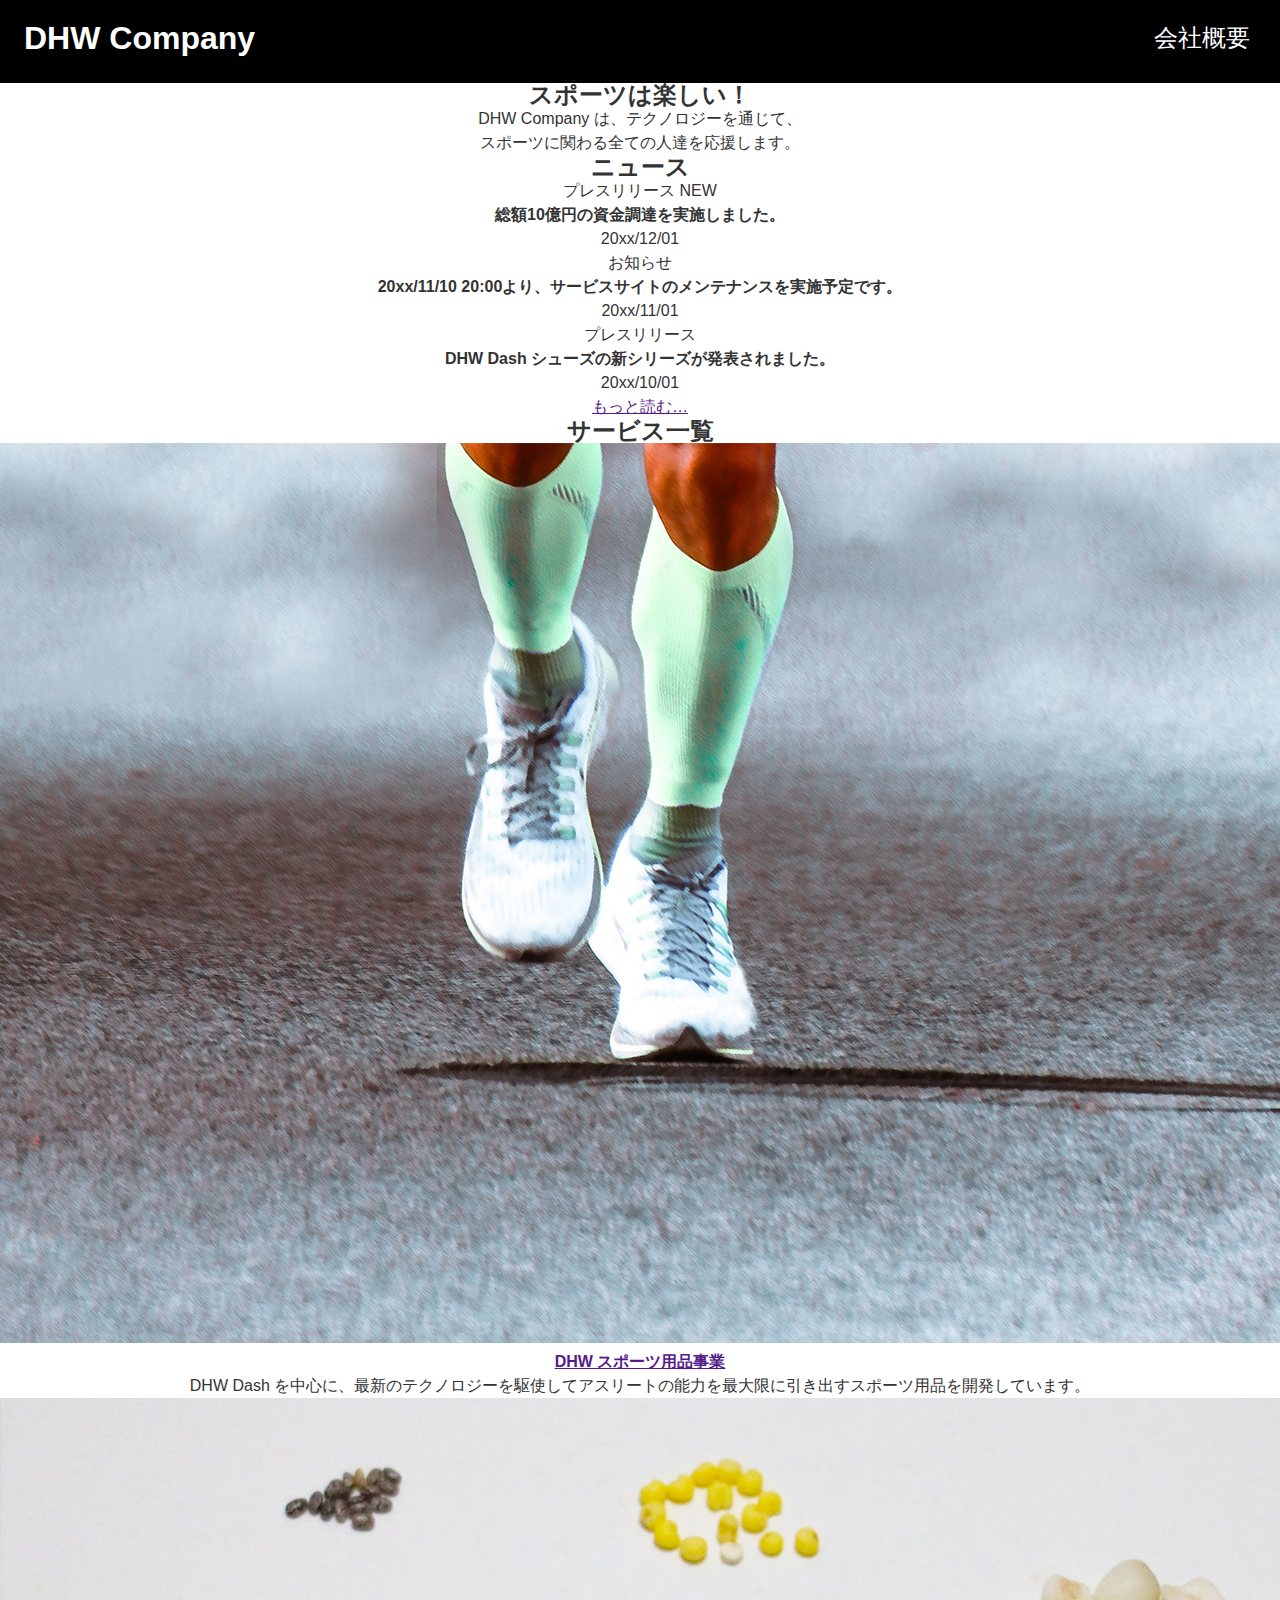
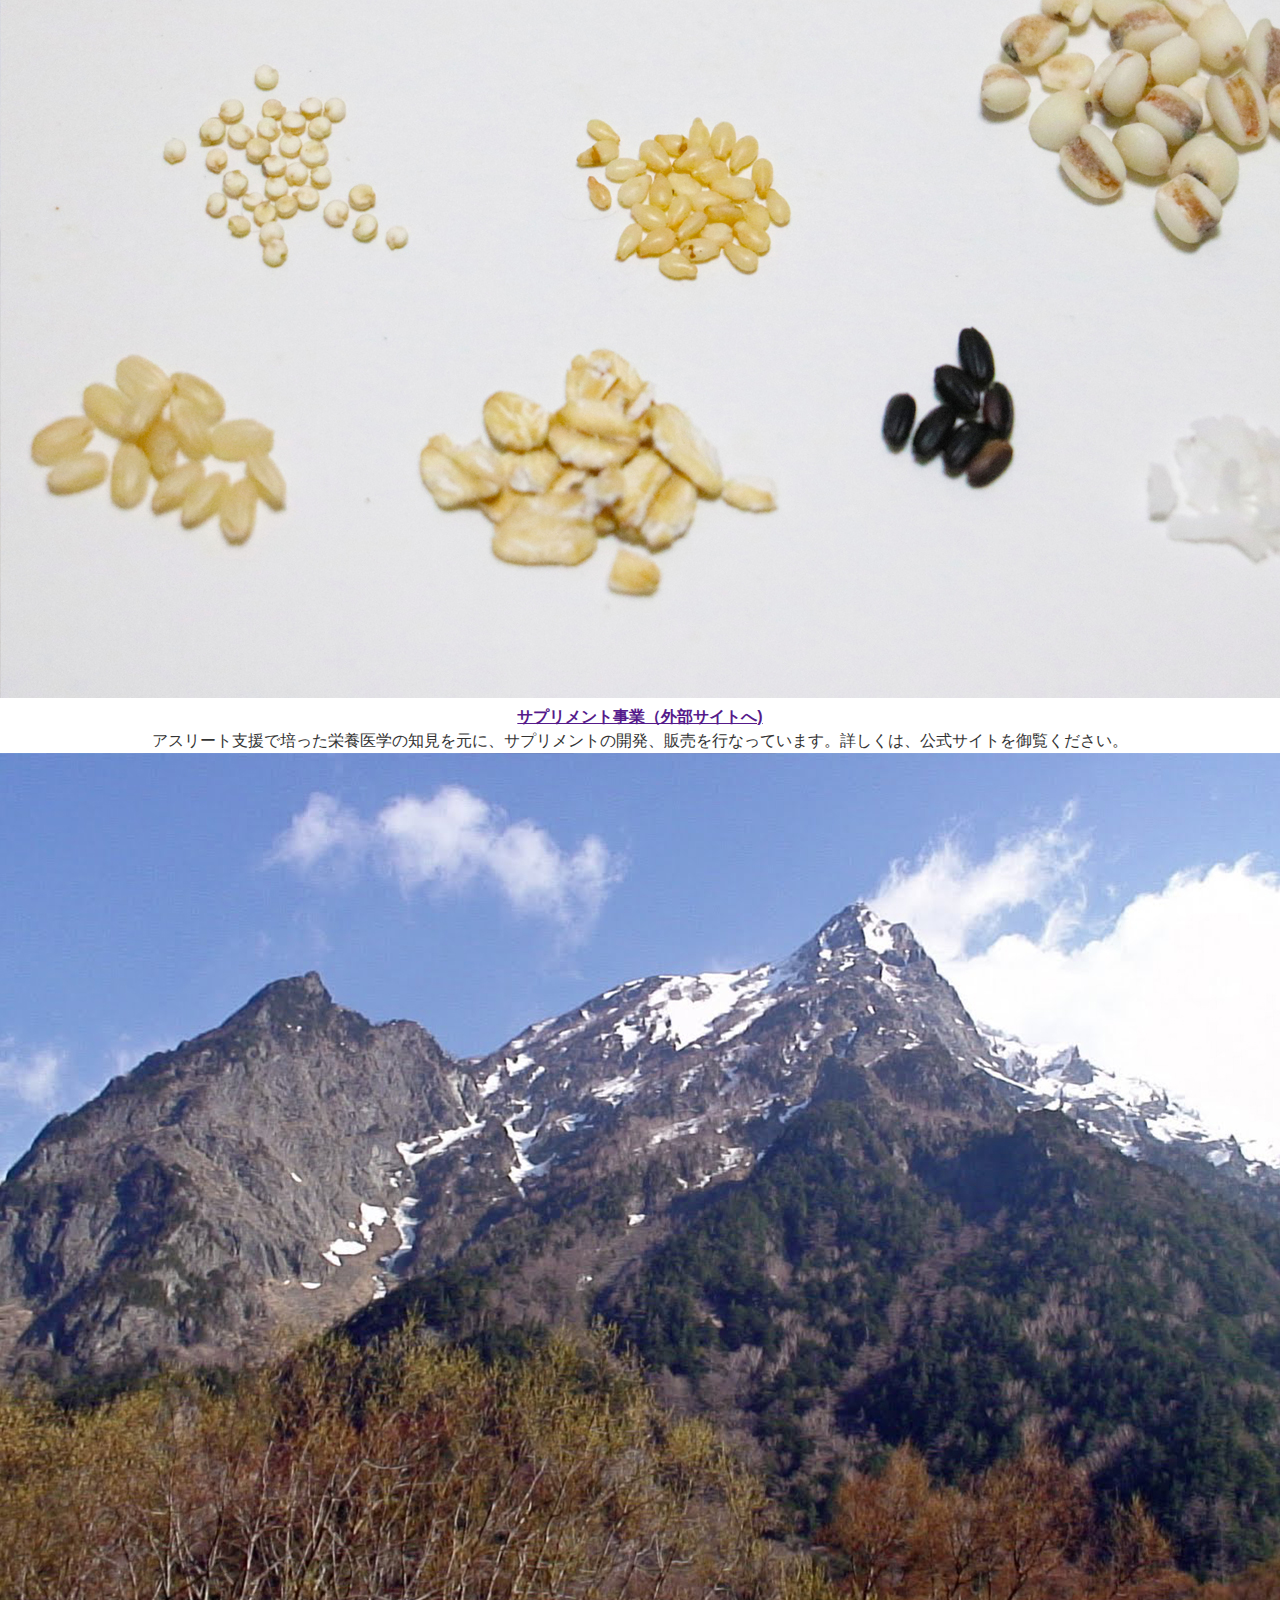
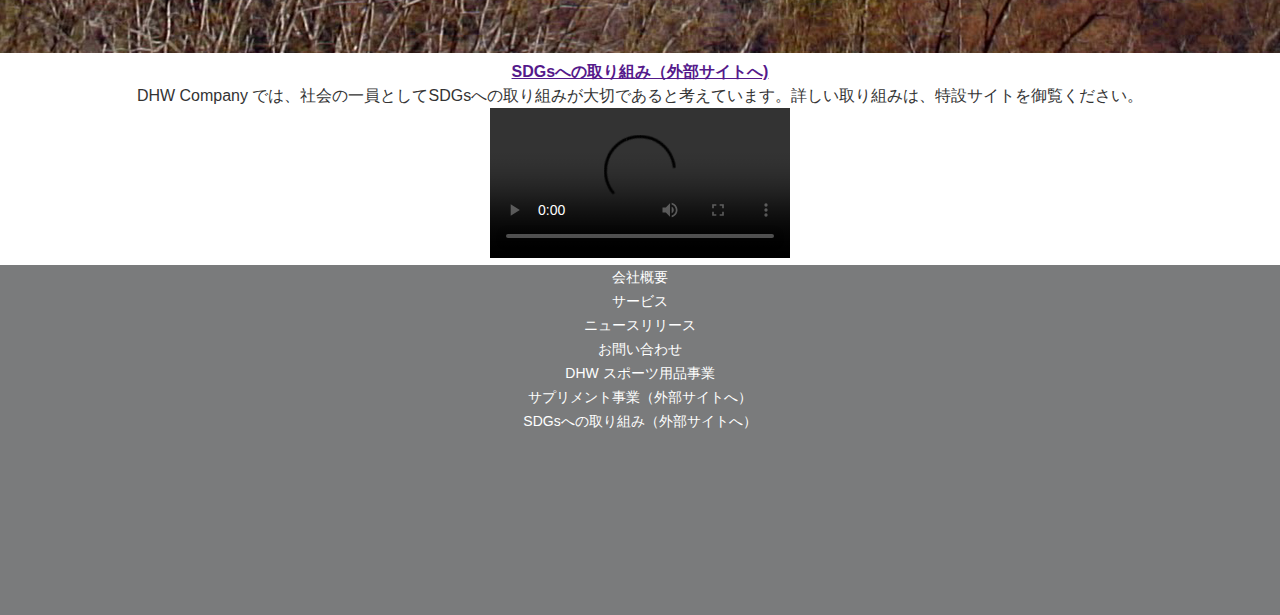
==== assets/index.html @ e4a33383 "corporate" ====
<!DOCTYPE html>
<html lang="ja">
<head>
  <meta charset="UTF-8">
  <meta http-equiv="X-UA-Compatible" content="IE=edge">
  <meta name="viewport" content="width=device-width, initial-scale=1.0">
  <title>DHW Company</title>
  <link rel="stylesheet" href="./css/reset.css">
  <link rel="stylesheet" href="./css/common.css">
  <link rel="stylesheet" href="./css/top.css">
</head>
<body>

<header class="header">
  <h1 class="header-title">DHW Company</h1><!-- /.header-title -->
  <nav class="header_nav">
    <li class="header_nav_list"><a href="">会社概要</a></li><!-- /.header_nav_list -->
    <li class="header_nav_list"><a href="">サービス</a></li><!-- /.header_nav_list -->
    <li class="header_nav_list"><a href="">ニュースリリース</a></li><!-- /.header_nav_list -->
    <li class="header_nav_list"><a href="">お問い合わせ</a></li><!-- /.header_nav_list -->
  </nav><!-- /.header_nav -->
</header><!-- /.header -->

<main class="main">
  <section>
    <div>
      <h2>スポーツは楽しい！</h2>
      <p>DHW Company は、テクノロジーを通じて、<br>
      スポーツに関わる全ての人達を応援します。</p>
    </div>
  </section>

  <section>
    <h2>ニュース</h2>
    <ol>
      <li>
        <div>プレスリリース NEW</div>
        <h3>総額10億円の資金調達を実施しました。</h3>
        <time datetime="2021-12-01">20xx/12/01</time>
      </li>
      <li>
        <div>お知らせ</div>
        <h3>20xx/11/10 20:00より、サービスサイトのメンテナンスを実施予定です。</h3>
        <time datetime="2021-11-01">20xx/11/01</time>
      </li>
      <li>
        <div>プレスリリース</div>
        <h3>DHW Dash シューズの新シリーズが発表されました。</h3>
        <time datetime="2021-10-01">20xx/10/01</time>
      </li>
    </ol>
    <div><a href="">もっと読む…</a></div>
  </section>

  <section>
    <h2>サービス一覧</h2>
      <ul>
        <li>
          <img src="./images/top/thumbnail_runner.jpg" alt="DHW スポーツ用品事業">
          <h3><a href="">DHW スポーツ用品事業</a></h3>
          <p>DHW Dash を中心に、最新のテクノロジーを駆使してアスリートの能力を最大限に引き出すスポーツ用品を開発しています。</p>
        </li>
        <li>
          <img src="./images/top/thumbnail_ingredients.jpg" alt="サプリメント事業">
          <h3><a href="">サプリメント事業（外部サイトへ)</a></h3>
          <p>アスリート支援で培った栄養医学の知見を元に、サプリメントの開発、販売を行なっています。詳しくは、公式サイトを御覧ください。</p>
        </li>
        <li>
          <img src="./images/top/thumbnail_mountain.jpg" alt="SDGsへの取り組み">
          <h3><a href="">SDGsへの取り組み（外部サイトへ)</a></h3>
          <p>DHW Company では、社会の一員としてSDGsへの取り組みが大切であると考えています。詳しい取り組みは、特設サイトを御覧ください。</p>
        </li>
      </ul>

      <div>
        <video src="./videos/dhw_company_movie.mp4" controls></video>
      </div>
  </section>
</main><!-- /.main -->

<footer class="footer">
  <nav>
    <ul>
      <li><a href="">会社概要</a></li>
      <li><a href="">サービス</a></li>
      <li><a href="">ニュースリリース</a></li>
      <li><a href="">お問い合わせ</a></li>
    </ul>
    <ul>
      <li><a href="">DHW スポーツ用品事業</a></li>
      <li><a href="">サプリメント事業（外部サイトへ）</a></li>
      <li><a href="">SDGsへの取り組み（外部サイトへ）</a></li>
    </ul>
  </nav>
</footer><!-- /.footer -->

</body>
</html>
---- assets/css/common.css ----
@charset "UTF-8";

html {
  font-size: 62.5%;
  width: 100%;
}

body {
  color: #333;
  font-family: "Segoe UI", Tahoma, Geneva, Verdana, sans-serif;
  font-weight: 500;
  font-size: 1.6em;
  line-height: 2.4rem;
  text-align: center;
}

section h2 {
  font-size: 2.4rem;
}

a:hover {
  opacity: 0.5;
}

*,
*::before,
*::after {
  box-sizing: border-box;
}

.header {
  height: 50px;
  width: 100%;
  background-color: #000;
}

.header h1 {
  color: #fff;
  text-align: left;
  padding: 12px 24px;
  font-size: 1.6rem;
}

.header h1 a {
  color: #fff;
  text-decoration: none;
}

.option-button,
.close-button {
  display: none;
}

@media (max-width: 1160px) {
  .option-button {
    display: block;
    position: absolute;
    right: 10px;
    top: 20px;
    width: 40px;
    height: 40px;
    cursor: pointer;
  }
  .option-button span,
  .option-button span::before,
  .option-button span::after {
    position: absolute;
    height: 3px;
    width: 25px;
    border-radius: 3px;
    background-color: #fff;
    display: block;
    content: "";
  }
  .option-button span::before {
    bottom: -8px;
  }
  .option-button span::after {
    bottom: -16px;
  }
  .close-button {
    display: block;
    position: absolute;
    top: 0;
    right: 0;
    color: #fff;
    font-size: 20px;
    padding: 20px;
  }
  .header nav {
    display: none;
    z-index: 1000;
    position: fixed;
    top: 0;
    left: 0;
    background-color: #000;
    width: 70%;
    height: 100%;
    padding-top: 67px;
    box-shadow: 10px 10px 25px rgba(0, 0, 0, 0.4);
  }
  .header nav ul li {
    border-bottom: 1px solid rgba(255, 255, 255, 0.5);
  }
  .header nav ul li:first-child {
    border-top: 1px solid rgba(255, 255, 255, 0.5);
  }
  .header nav ul li a {
    font-weight: 600;
    line-height: 40px;
    vertical-align: middle;
    text-decoration: none;
    color: #fff;
  }
}
@media (min-width: 1160px) {
  .header {
    height: 83px;
  }
  .header-content-wrapper {
    max-width: 1160px;
    margin: 0 auto;
    position: relative;
  }
  .header h1 {
    font-size: 3.2rem;
    padding-top: 26px;
    position: absolute;
    left: 0;
    font-weight: 600;
  }
  .header nav {
    display: block;
    text-align: right;
  }
  .header nav ul {
    display: flex;
    justify-content: flex-end;
  }
  .header nav li a {
    display: block;
    padding: 26px 30px 0;
    color: #fff;
    text-decoration: none;
    font-size: 2.4rem;
    height: 83px;
  }
}
.footer {
  height: 350px;
  padding: 30px 0;
  background-color: #7a7b7c;
  font-size: 1.4rem;
  color: #fff;
  position: relative;
}
.footer a {
  color: #fff;
  text-decoration: none;
}
.site-map {
  display: flex;
  text-align: left;
  justify-content: left;
  padding: 0 30px;
  font-size: 1.4rem;
  font-weight: 600;
}
.site-map__service-links {
  margin-left: 30px;
}
.footer__copyright {
  position: absolute;
  bottom: 30px;
  left: 0;
  width: 100%;
  text-align: center;
}
@media (min-width: 1160px) {
  .footer {
    padding: 70px 0 45px;
  }
  .footer-content-wrapper {
    max-width: 1160px;
    margin: 0 auto;
  }
  .footer,
  .site-map {
    padding: 0;
    font-weight: 400;
  }
  .footer .site-map li {
    padding: 0;
    margin-bottom: 10px;
  }
  .footer__copyright {
    font-size: 2rem;
    font-weight: 400;
  }
}
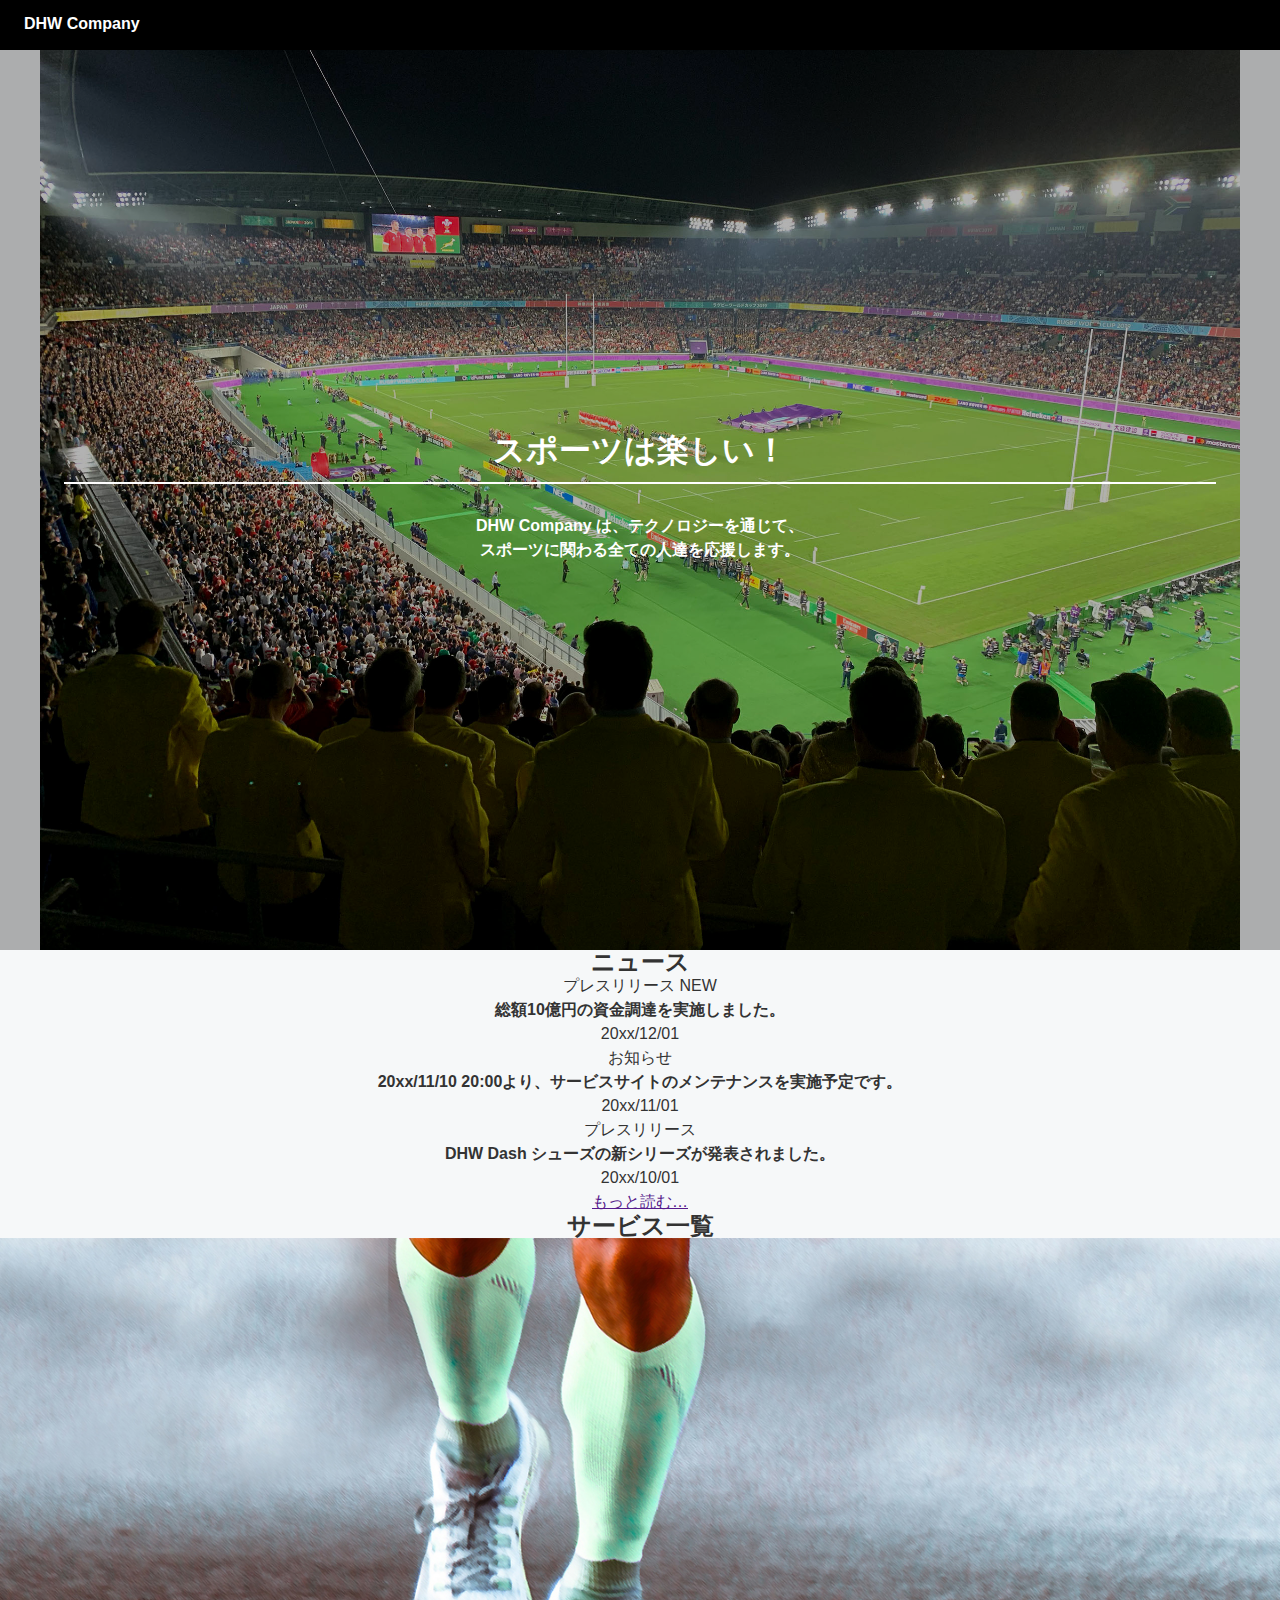
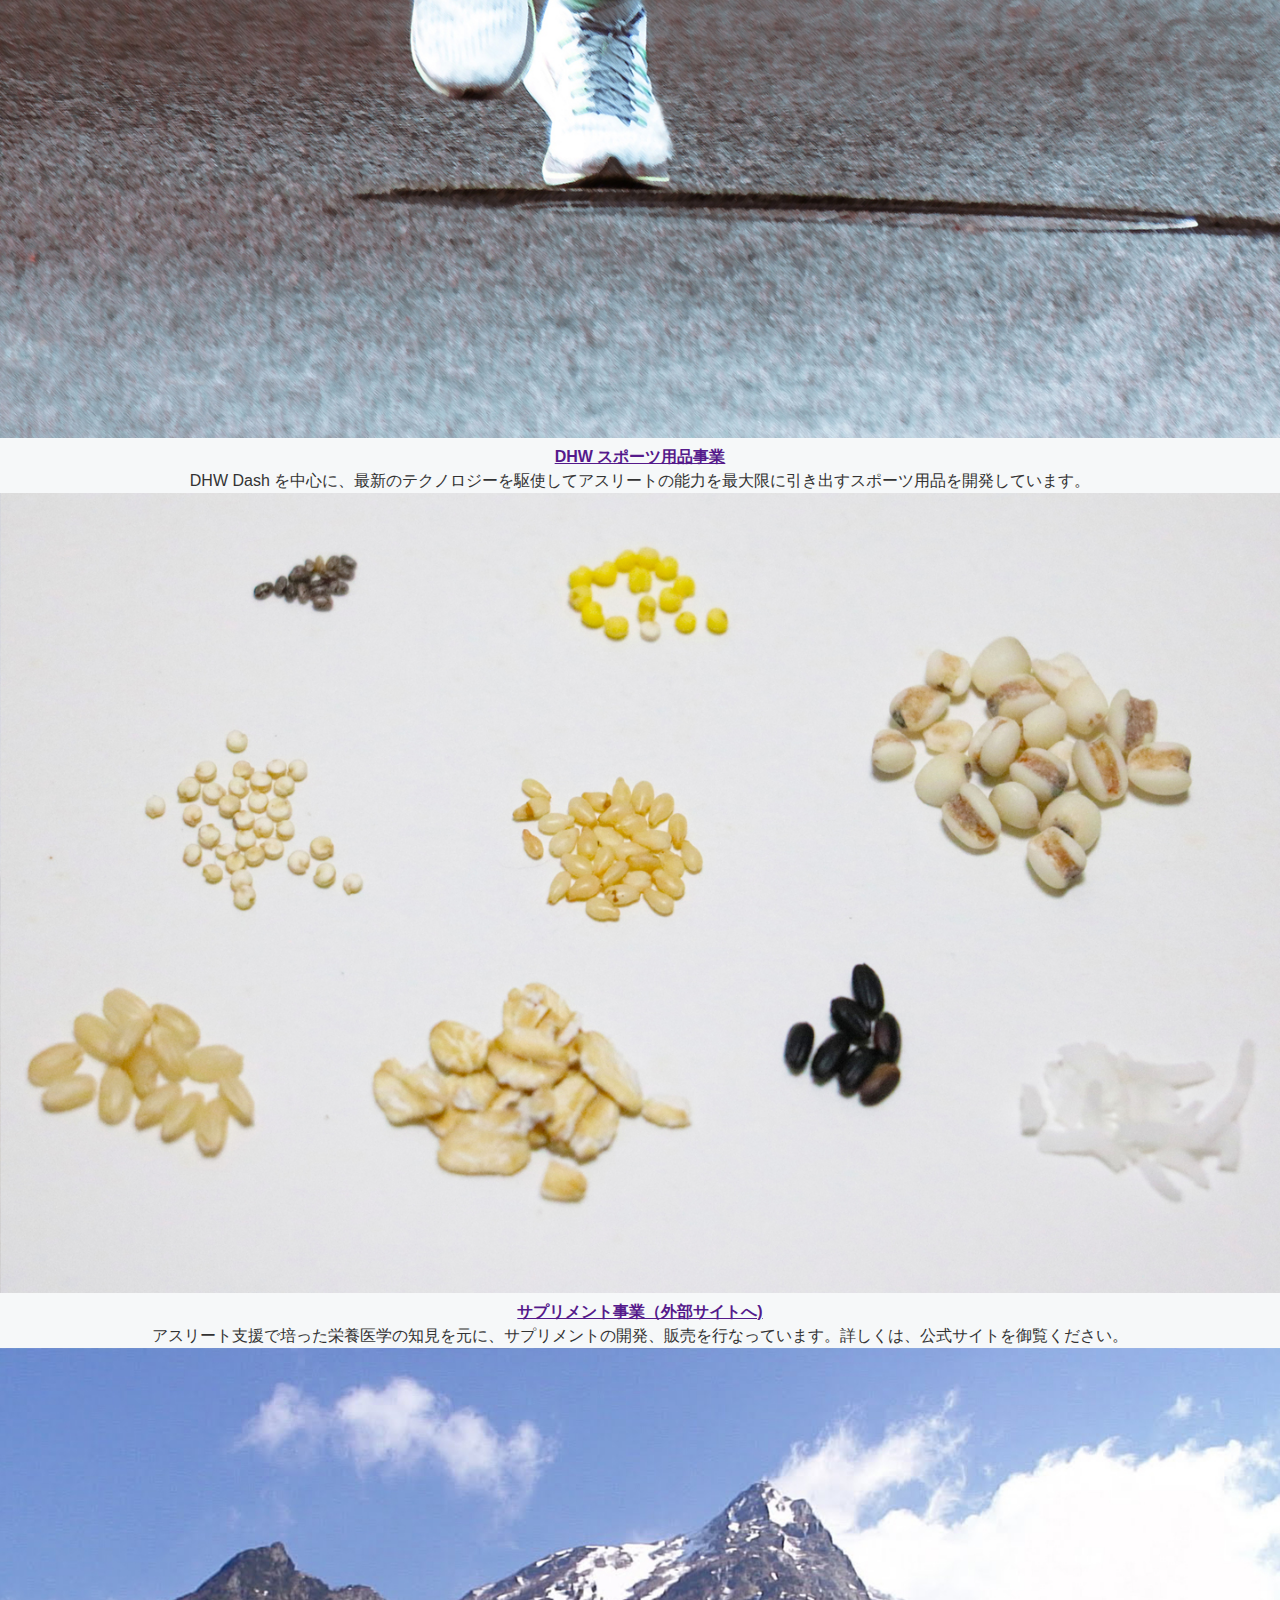
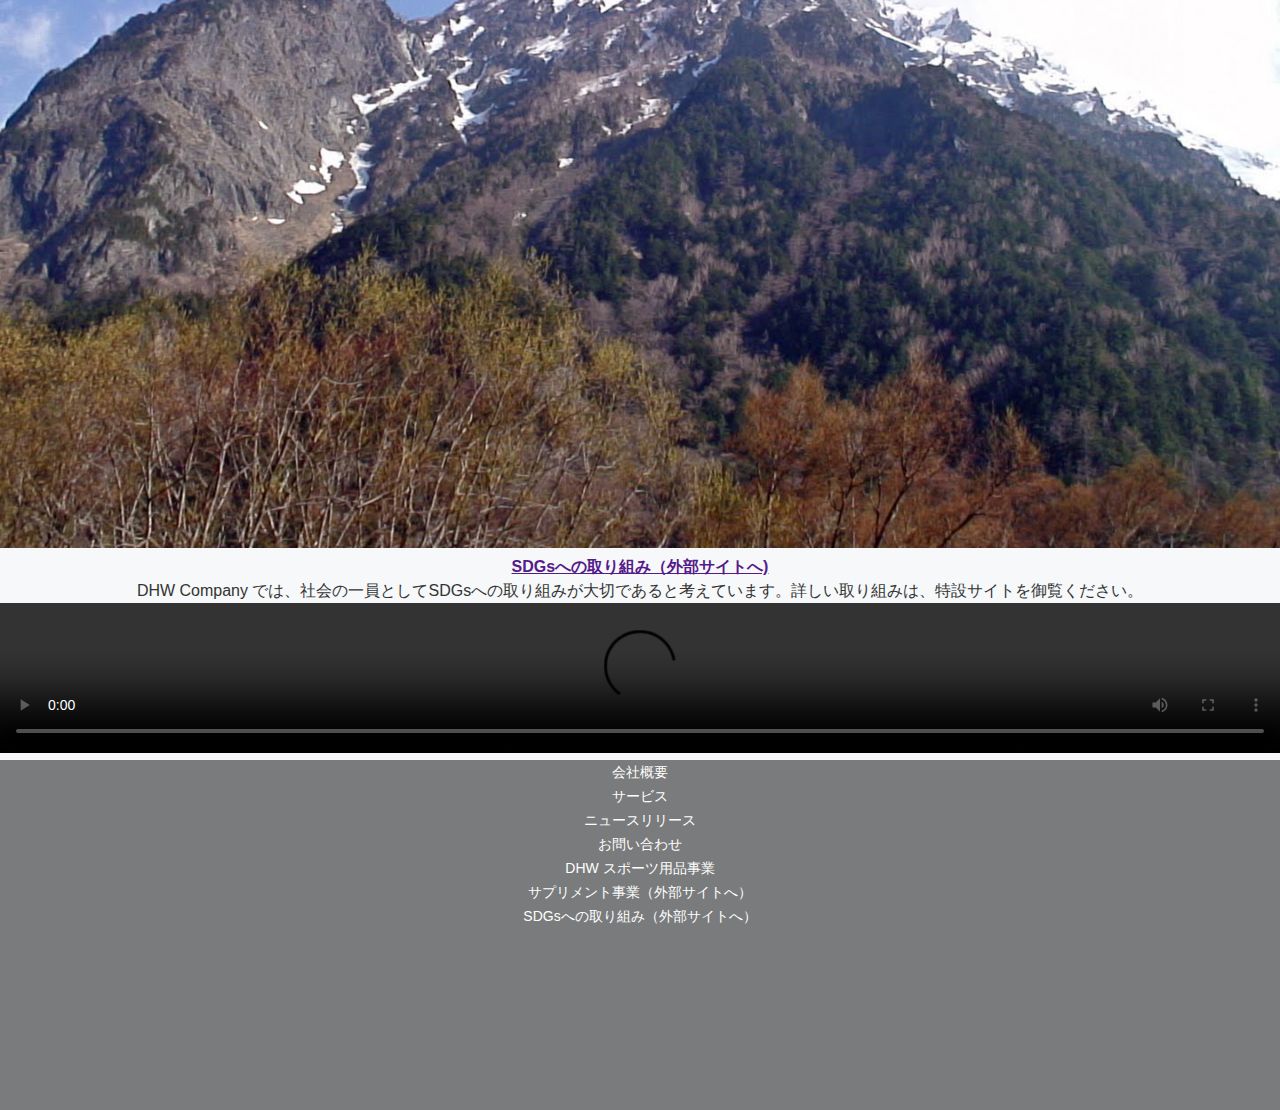
==== commit 7ff373a0: "corporate" ====
--- a/assets/index.html
+++ b/assets/index.html
@@ -22,11 +22,15 @@
 </header><!-- /.header -->
 
 <main class="main">
-  <section>
-    <div>
-      <h2>スポーツは楽しい！</h2>
-      <p>DHW Company は、テクノロジーを通じて、<br>
-      スポーツに関わる全ての人達を応援します。</p>
+  <section class="section-top">
+    <div class="section-top__image">
+      <div class="section-top__image_filter">
+        <div class="section-top__image_message">
+          <h2>スポーツは楽しい！</h2>
+          <p>DHW Company は、テクノロジーを通じて、<br>
+          スポーツに関わる全ての人達を応援します。</p>
+        </div><!-- /.section-top__image_message -->
+      </div><!-- /.section-top__image_filter -->
     </div>
   </section>
 
--- a/assets/css/common.css
+++ b/assets/css/common.css
@@ -22,28 +22,14 @@
   opacity: 0.5;
 }
 
+.none {
+  display: none;
+}
+
 *,
 *::before,
 *::after {
   box-sizing: border-box;
-}
-
-.header {
-  height: 50px;
-  width: 100%;
-  background-color: #000;
-}
-
-.header h1 {
-  color: #fff;
-  text-align: left;
-  padding: 12px 24px;
-  font-size: 1.6rem;
-}
-
-.header h1 a {
-  color: #fff;
-  text-decoration: none;
 }
 
 .option-button,
--- a/assets/css/top.css
+++ b/assets/css/top.css
@@ -0,0 +1,53 @@
+.header {
+  height: 50px;
+  width: 100%;
+  background-color: #000;
+}
+.header nav {
+  display: none;
+}
+.header h1 {
+  color: #fff;
+  text-align: left;
+  padding: 12px 24px;
+  font-size: 1.6rem;
+}
+.header h1 a {
+  color: #fff;
+  text-decoration: none;
+}
+.main {
+  background-color: #f6f8f9;
+}
+.section-top__image {
+  height: 100vh;
+  background-image: url(../images/top/top_image.jpg);
+  background-position: center;
+  background-size: auto 100%;
+  background-repeat: no-repeat;
+}
+.section-top__image_filter {
+  display: flex;
+  align-items: center;
+  flex-wrap: wrap;
+
+  height: 100%;
+  width: 100%;
+  background-color: rgba(0, 0, 0, 0.3);
+}
+.section-top__image_message {
+  color: #fff;
+  font-weight: 600;
+  width: 100%;
+}
+.section-top__image_message h2 {
+  padding-bottom: 20px;
+  border-bottom: 2px solid #fff;
+  width: 90%;
+  font-size: 3.2rem;
+  margin: 0 auto 30px;
+}
+img,
+video {
+  width: 100%;
+}
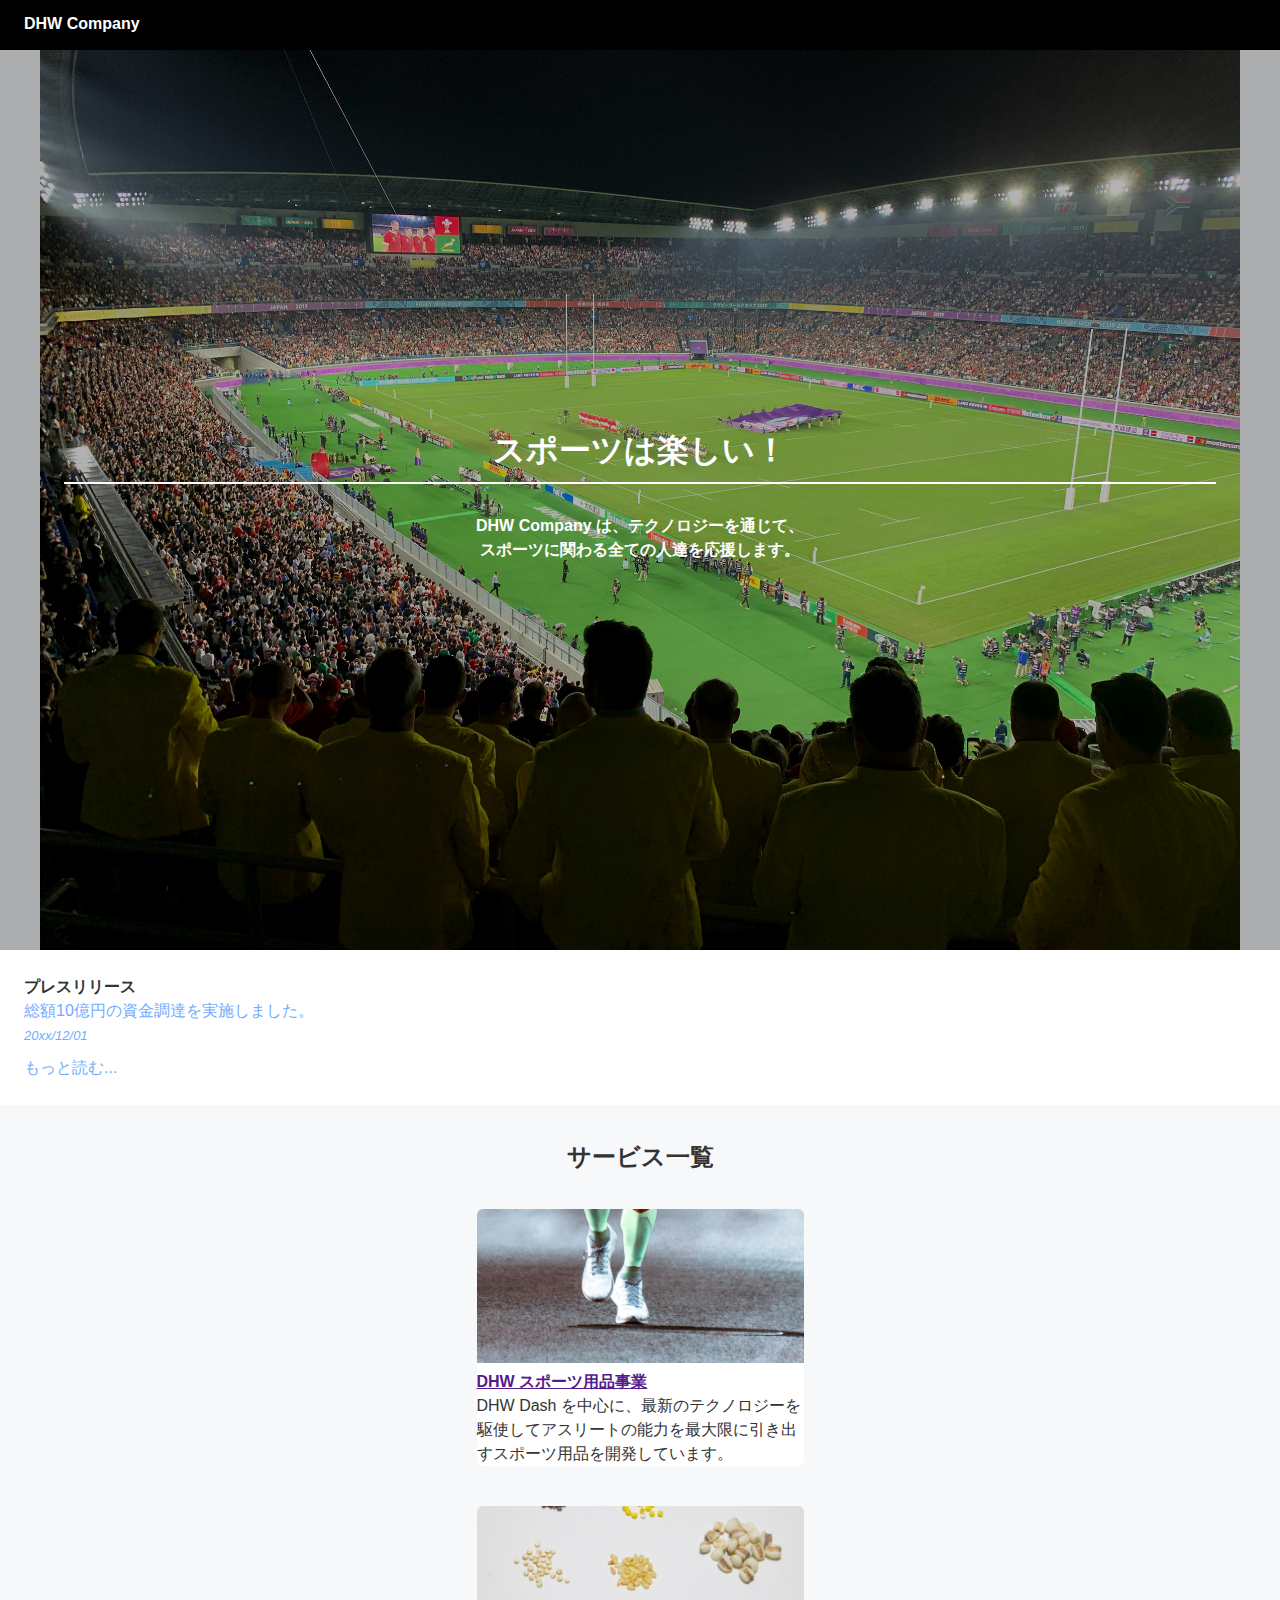
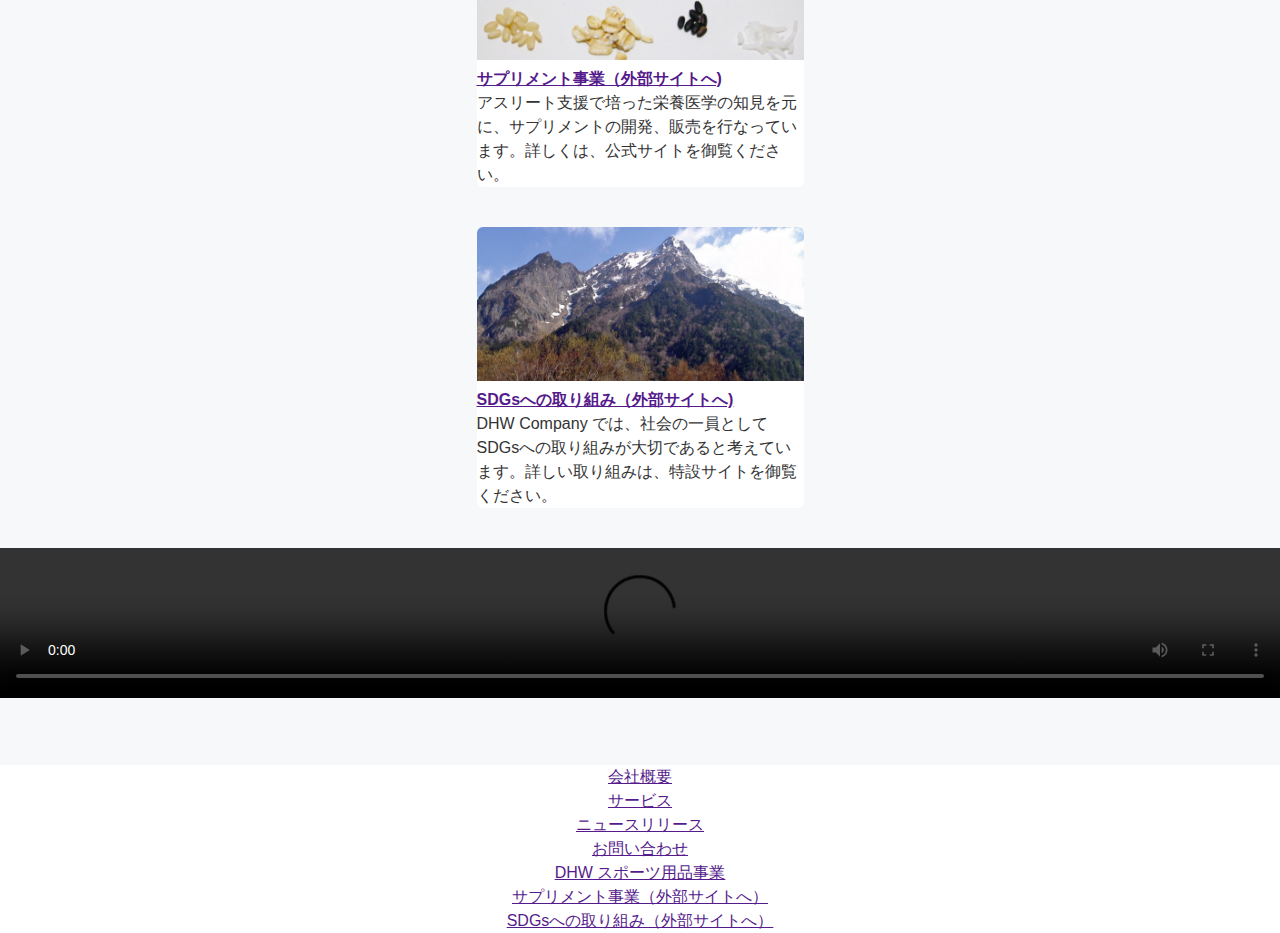
==== commit abd079ce: "corporate" ====
--- a/assets/index.html
+++ b/assets/index.html
@@ -34,44 +34,44 @@
     </div>
   </section>
 
-  <section>
+  <section class="section-news">
     <h2>ニュース</h2>
     <ol>
       <li>
-        <div>プレスリリース NEW</div>
+        <div class="section-news__category">プレスリリース</div>
         <h3>総額10億円の資金調達を実施しました。</h3>
         <time datetime="2021-12-01">20xx/12/01</time>
       </li>
       <li>
-        <div>お知らせ</div>
+        <div class="section-news__category">お知らせ</div>
         <h3>20xx/11/10 20:00より、サービスサイトのメンテナンスを実施予定です。</h3>
         <time datetime="2021-11-01">20xx/11/01</time>
       </li>
       <li>
-        <div>プレスリリース</div>
+        <div class="section-news__category">プレスリリース</div>
         <h3>DHW Dash シューズの新シリーズが発表されました。</h3>
         <time datetime="2021-10-01">20xx/10/01</time>
       </li>
     </ol>
-    <div><a href="">もっと読む…</a></div>
+    <div class="section-news__more-link"><a href="">もっと読む...</a></div>
   </section>
 
-  <section>
+  <section class="section-services">
     <h2>サービス一覧</h2>
       <ul>
         <li>
-          <img src="./images/top/thumbnail_runner.jpg" alt="DHW スポーツ用品事業">
-          <h3><a href="">DHW スポーツ用品事業</a></h3>
+          <img class="section-services__picture" src="./images/top/thumbnail_runner.jpg" alt="DHW スポーツ用品事業">
+          <h3><a class="section-services__title" href="">DHW スポーツ用品事業</a></h3>
           <p>DHW Dash を中心に、最新のテクノロジーを駆使してアスリートの能力を最大限に引き出すスポーツ用品を開発しています。</p>
         </li>
         <li>
-          <img src="./images/top/thumbnail_ingredients.jpg" alt="サプリメント事業">
-          <h3><a href="">サプリメント事業（外部サイトへ)</a></h3>
+          <img class="section-services__picture" src="./images/top/thumbnail_ingredients.jpg" alt="サプリメント事業">
+          <h3><a class="section-services__title" href="">サプリメント事業（外部サイトへ)</a></h3>
           <p>アスリート支援で培った栄養医学の知見を元に、サプリメントの開発、販売を行なっています。詳しくは、公式サイトを御覧ください。</p>
         </li>
         <li>
-          <img src="./images/top/thumbnail_mountain.jpg" alt="SDGsへの取り組み">
-          <h3><a href="">SDGsへの取り組み（外部サイトへ)</a></h3>
+          <img class="section-services__picture" src="./images/top/thumbnail_mountain.jpg" alt="SDGsへの取り組み">
+          <h3><a class="section-services__title" href="">SDGsへの取り組み（外部サイトへ)</a></h3>
           <p>DHW Company では、社会の一員としてSDGsへの取り組みが大切であると考えています。詳しい取り組みは、特設サイトを御覧ください。</p>
         </li>
       </ul>
--- a/assets/css/common.css
+++ b/assets/css/common.css
@@ -7,7 +7,9 @@
 
 body {
   color: #333;
-  font-family: "Segoe UI", Tahoma, Geneva, Verdana, sans-serif;
+  font-family: -apple-system, BlinkMacSystemFont, Roboto, "Segoe UI",
+    "Helvetica Neue", HelveticaNeue, YuGothic, "Yu Gothic Medium", "Yu Gothic",
+    Verdana, Meiryo, sans-serif;
   font-weight: 500;
   font-size: 1.6em;
   line-height: 2.4rem;
@@ -31,156 +33,3 @@
 *::after {
   box-sizing: border-box;
 }
-
-.option-button,
-.close-button {
-  display: none;
-}
-
-@media (max-width: 1160px) {
-  .option-button {
-    display: block;
-    position: absolute;
-    right: 10px;
-    top: 20px;
-    width: 40px;
-    height: 40px;
-    cursor: pointer;
-  }
-  .option-button span,
-  .option-button span::before,
-  .option-button span::after {
-    position: absolute;
-    height: 3px;
-    width: 25px;
-    border-radius: 3px;
-    background-color: #fff;
-    display: block;
-    content: "";
-  }
-  .option-button span::before {
-    bottom: -8px;
-  }
-  .option-button span::after {
-    bottom: -16px;
-  }
-  .close-button {
-    display: block;
-    position: absolute;
-    top: 0;
-    right: 0;
-    color: #fff;
-    font-size: 20px;
-    padding: 20px;
-  }
-  .header nav {
-    display: none;
-    z-index: 1000;
-    position: fixed;
-    top: 0;
-    left: 0;
-    background-color: #000;
-    width: 70%;
-    height: 100%;
-    padding-top: 67px;
-    box-shadow: 10px 10px 25px rgba(0, 0, 0, 0.4);
-  }
-  .header nav ul li {
-    border-bottom: 1px solid rgba(255, 255, 255, 0.5);
-  }
-  .header nav ul li:first-child {
-    border-top: 1px solid rgba(255, 255, 255, 0.5);
-  }
-  .header nav ul li a {
-    font-weight: 600;
-    line-height: 40px;
-    vertical-align: middle;
-    text-decoration: none;
-    color: #fff;
-  }
-}
-@media (min-width: 1160px) {
-  .header {
-    height: 83px;
-  }
-  .header-content-wrapper {
-    max-width: 1160px;
-    margin: 0 auto;
-    position: relative;
-  }
-  .header h1 {
-    font-size: 3.2rem;
-    padding-top: 26px;
-    position: absolute;
-    left: 0;
-    font-weight: 600;
-  }
-  .header nav {
-    display: block;
-    text-align: right;
-  }
-  .header nav ul {
-    display: flex;
-    justify-content: flex-end;
-  }
-  .header nav li a {
-    display: block;
-    padding: 26px 30px 0;
-    color: #fff;
-    text-decoration: none;
-    font-size: 2.4rem;
-    height: 83px;
-  }
-}
-.footer {
-  height: 350px;
-  padding: 30px 0;
-  background-color: #7a7b7c;
-  font-size: 1.4rem;
-  color: #fff;
-  position: relative;
-}
-.footer a {
-  color: #fff;
-  text-decoration: none;
-}
-.site-map {
-  display: flex;
-  text-align: left;
-  justify-content: left;
-  padding: 0 30px;
-  font-size: 1.4rem;
-  font-weight: 600;
-}
-.site-map__service-links {
-  margin-left: 30px;
-}
-.footer__copyright {
-  position: absolute;
-  bottom: 30px;
-  left: 0;
-  width: 100%;
-  text-align: center;
-}
-@media (min-width: 1160px) {
-  .footer {
-    padding: 70px 0 45px;
-  }
-  .footer-content-wrapper {
-    max-width: 1160px;
-    margin: 0 auto;
-  }
-  .footer,
-  .site-map {
-    padding: 0;
-    font-weight: 400;
-  }
-  .footer .site-map li {
-    padding: 0;
-    margin-bottom: 10px;
-  }
-  .footer__copyright {
-    font-size: 2rem;
-    font-weight: 400;
-  }
-}
--- a/assets/css/top.css
+++ b/assets/css/top.css
@@ -47,6 +47,65 @@
   font-size: 3.2rem;
   margin: 0 auto 30px;
 }
+.section-news {
+  background-color: #fff;
+  padding: 25px 24px;
+  text-align: left;
+}
+.section-news h2 {
+  display: none;
+}
+.section-news ol {
+  list-style: none;
+  margin-bottom: 8px;
+}
+.section-news ol li {
+  display: none;
+  color: #72acff;
+}
+.section-news ol li:first-child {
+  display: block;
+}
+.section-news__category {
+  color: #333;
+  font-weight: 600;
+}
+.section-news h3 {
+  font-weight: 500;
+}
+.section-news ol li time {
+  font-size: 1.3rem;
+  font-style: italic;
+}
+.section-news__more-link a {
+  text-decoration: none;
+  color: #72acff;
+}
+.section-services {
+  padding: 40px 0 60px;
+}
+.section-services h2 {
+  margin-bottom: 40px;
+}
+.section-services ul {
+  margin: 0 24px;
+  list-style: none;
+}
+.section-services ul li {
+  max-width: 327px;
+  margin: 0 auto;
+  background-color: #fff;
+  margin-bottom: 40px;
+  border-radius: 6px;
+  text-align: left;
+}
+.section-services__picture {
+  width: 100%;
+  height: 154px;
+  object-fit: cover;
+  object-position: center;
+  border-radius: 6px 6px 0 0;
+}
 img,
 video {
   width: 100%;
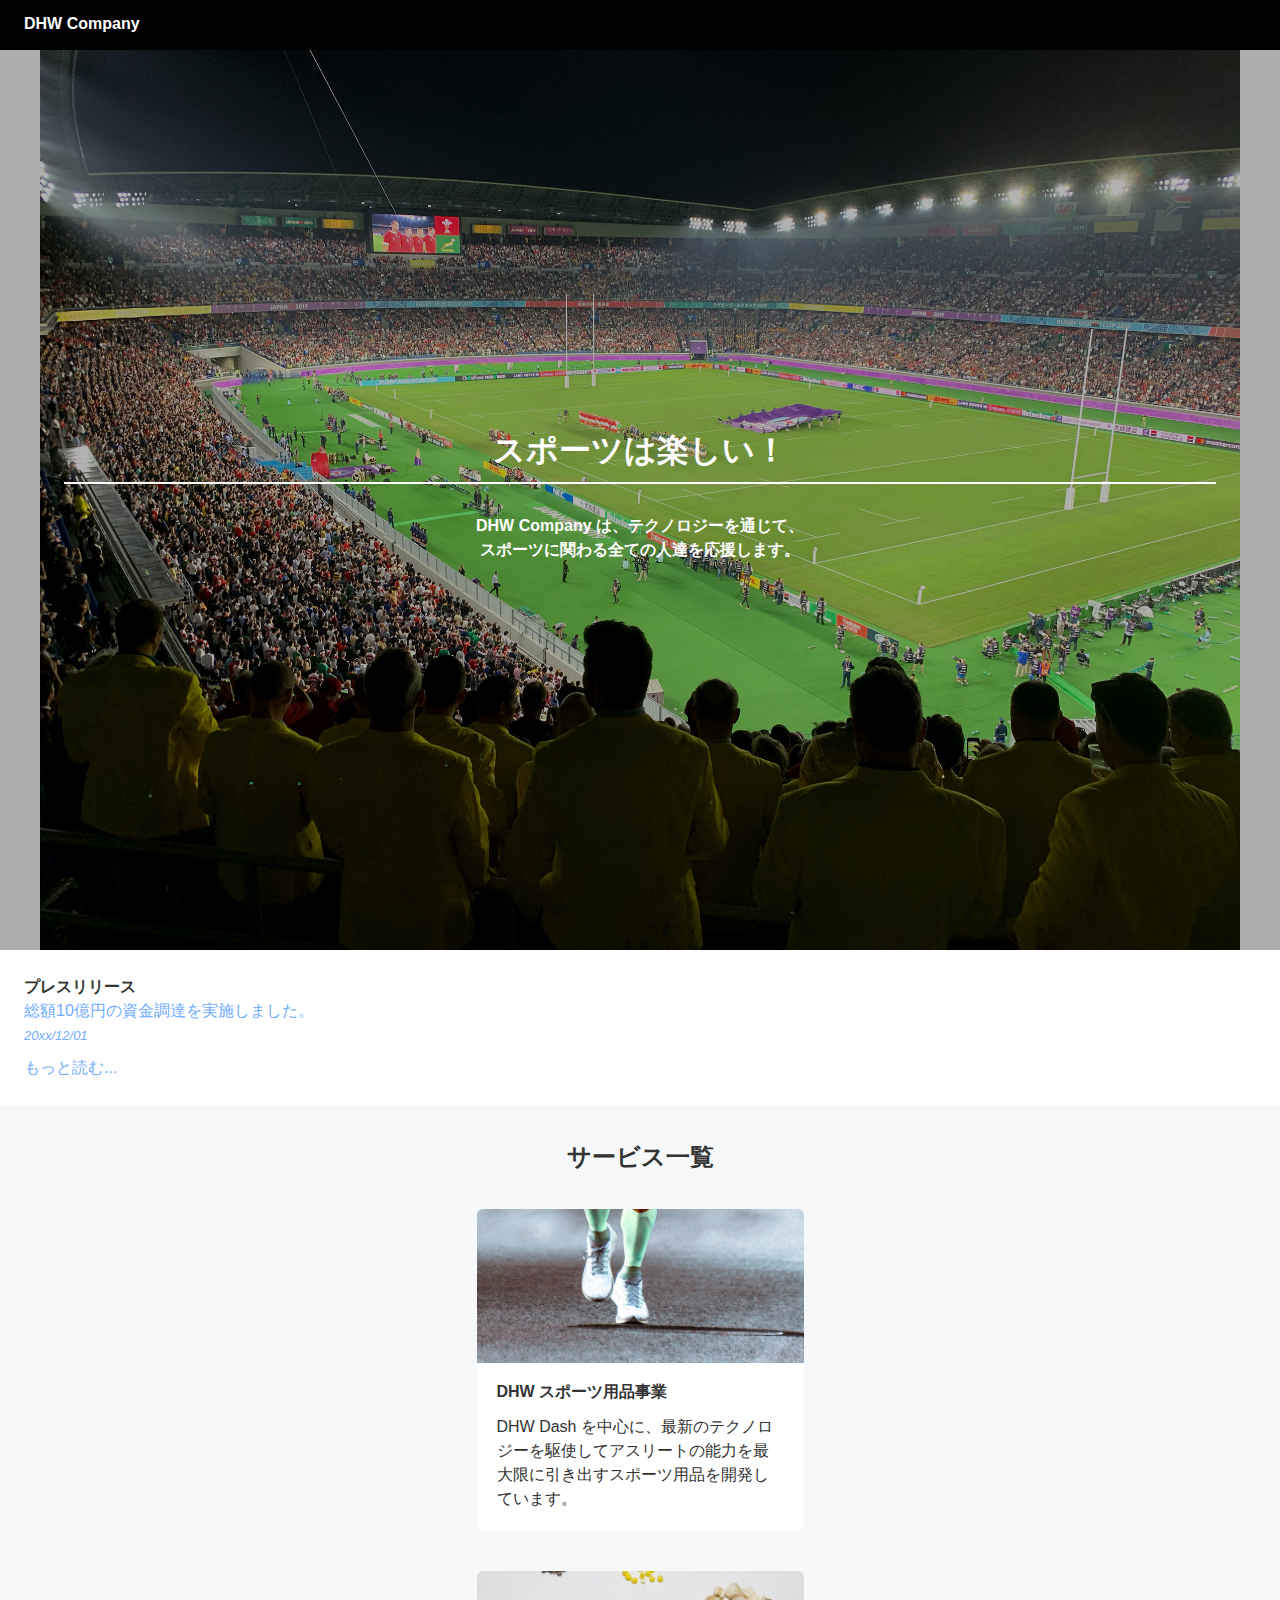
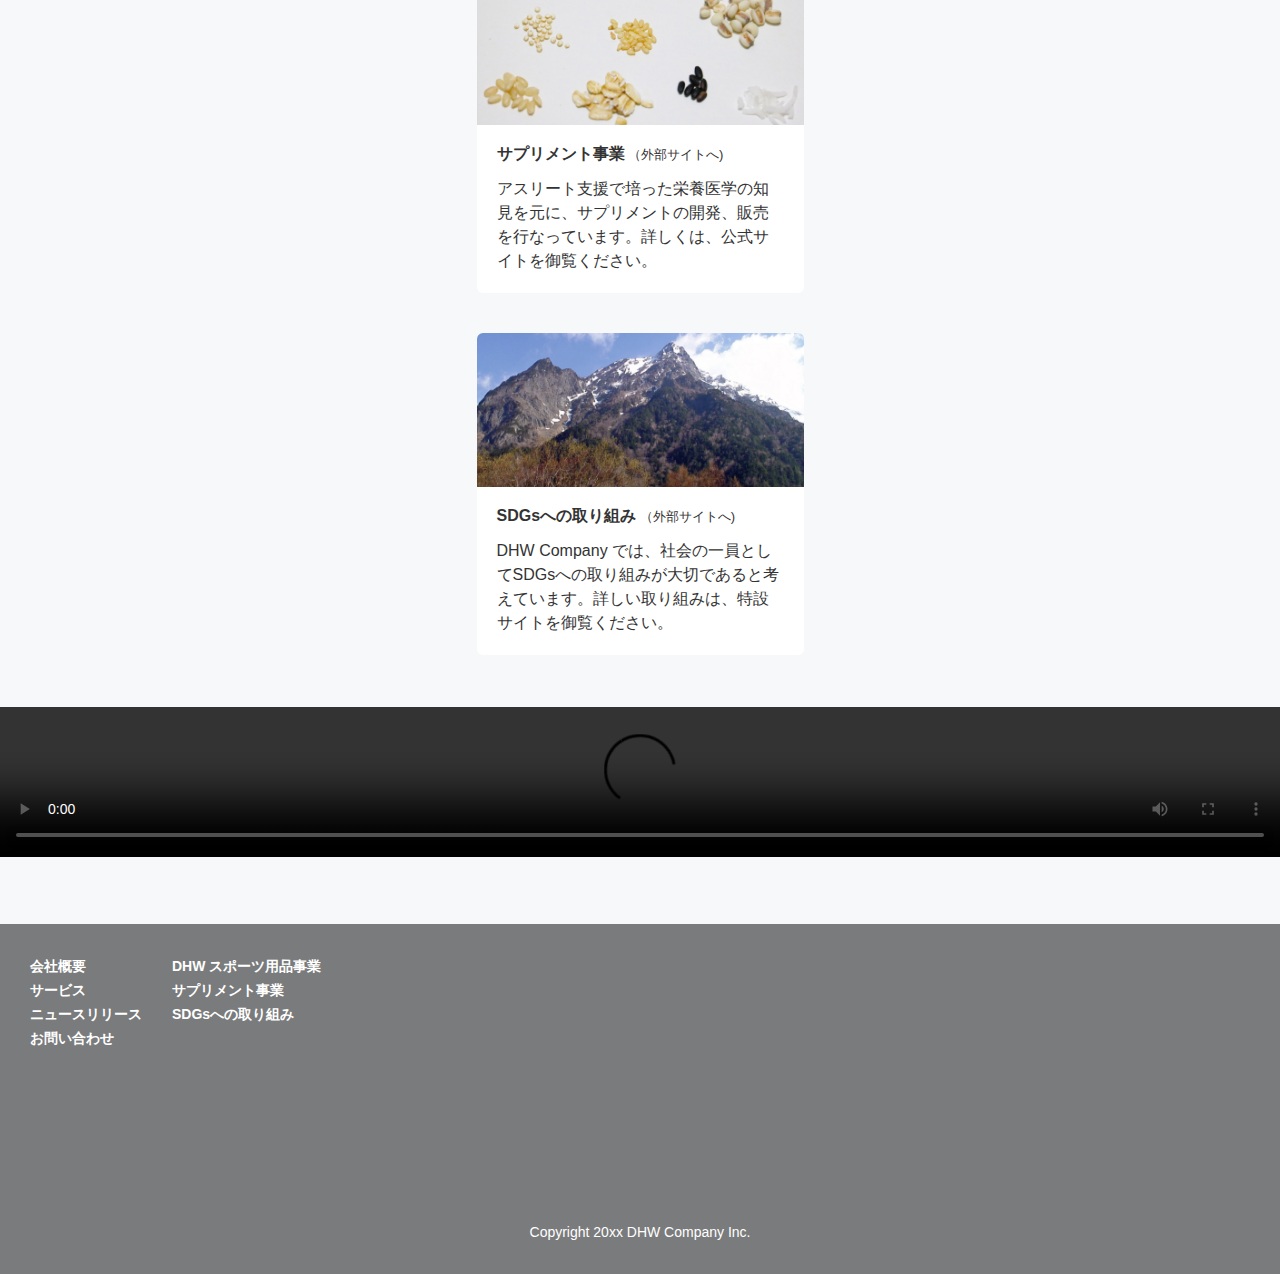
==== commit 5e8b6ad6: "sp_corporate" ====
--- a/assets/index.html
+++ b/assets/index.html
@@ -61,41 +61,49 @@
       <ul>
         <li>
           <img class="section-services__picture" src="./images/top/thumbnail_runner.jpg" alt="DHW スポーツ用品事業">
-          <h3><a class="section-services__title" href="">DHW スポーツ用品事業</a></h3>
-          <p>DHW Dash を中心に、最新のテクノロジーを駆使してアスリートの能力を最大限に引き出すスポーツ用品を開発しています。</p>
+          <a class="section-services__title" href=""><h3>DHW スポーツ用品事業</h3>
+          </a>
+          <p class="section-services__description">DHW Dash を中心に、最新のテクノロジーを駆使してアスリートの能力を最大限に引き出すスポーツ用品を開発しています。</p>
         </li>
         <li>
           <img class="section-services__picture" src="./images/top/thumbnail_ingredients.jpg" alt="サプリメント事業">
-          <h3><a class="section-services__title" href="">サプリメント事業（外部サイトへ)</a></h3>
-          <p>アスリート支援で培った栄養医学の知見を元に、サプリメントの開発、販売を行なっています。詳しくは、公式サイトを御覧ください。</p>
+          <a class="section-services__title" href=""><h3>サプリメント事業</h3>
+            （外部サイトへ)</a>
+          <p class="section-services__description">アスリート支援で培った栄養医学の知見を元に、サプリメントの開発、販売を行なっています。詳しくは、公式サイトを御覧ください。</p>
         </li>
         <li>
           <img class="section-services__picture" src="./images/top/thumbnail_mountain.jpg" alt="SDGsへの取り組み">
-          <h3><a class="section-services__title" href="">SDGsへの取り組み（外部サイトへ)</a></h3>
-          <p>DHW Company では、社会の一員としてSDGsへの取り組みが大切であると考えています。詳しい取り組みは、特設サイトを御覧ください。</p>
+          <a class="section-services__title" href=""><h3>SDGsへの取り組み</h3>
+            （外部サイトへ)</a>
+          <p class="section-services__description">DHW Company では、社会の一員としてSDGsへの取り組みが大切であると考えています。詳しい取り組みは、特設サイトを御覧ください。</p>
         </li>
       </ul>
 
       <div>
-        <video src="./videos/dhw_company_movie.mp4" controls></video>
+        <video class="section-services__video" src="./videos/dhw_company_movie.mp4" controls></video>
       </div>
   </section>
 </main><!-- /.main -->
 
 <footer class="footer">
-  <nav>
-    <ul>
-      <li><a href="">会社概要</a></li>
-      <li><a href="">サービス</a></li>
-      <li><a href="">ニュースリリース</a></li>
-      <li><a href="">お問い合わせ</a></li>
-    </ul>
-    <ul>
-      <li><a href="">DHW スポーツ用品事業</a></li>
-      <li><a href="">サプリメント事業（外部サイトへ）</a></li>
-      <li><a href="">SDGsへの取り組み（外部サイトへ）</a></li>
-    </ul>
-  </nav>
+  <div class="footer-content-wrapper">
+    <nav class="site-map">
+      <ul class="site-map__mainlinks">
+        <li><a href="">会社概要</a></li>
+        <li><a href="">サービス</a></li>
+        <li><a href="">ニュースリリース</a></li>
+        <li><a href="">お問い合わせ</a></li>
+      </ul>
+      <ul class="site-map__service-links">
+        <li><a href="">DHW スポーツ用品事業</a></li>
+        <li><a href="">サプリメント事業</a></li>
+        <li><a href="">SDGsへの取り組み</a></li>
+      </ul>
+    </nav>
+    <small class="footer__copyright">
+      Copyright 20xx DHW Company Inc.
+    </small>
+  </div><!-- /.footer-content-wrapper -->
 </footer><!-- /.footer -->
 
 </body>
--- a/assets/css/top.css
+++ b/assets/css/top.css
@@ -106,7 +106,50 @@
   object-position: center;
   border-radius: 6px 6px 0 0;
 }
-img,
-video {
+.section-services__title {
+  padding: 10px 20px;
+  display: block;
+  text-decoration: none;
+  color: #333;
+  font-size: 1.3rem;
+}
+.section-services__title h3 {
+  display: inline;
+  font-size: 1.6rem;
+}
+.section-services__description {
+  padding: 0 20px 20px 20px;
+}
+.section-services__video {
+  margin-top: 12px;
   width: 100%;
 }
+.footer {
+  height: 350px;
+  padding: 30px 0;
+  background-color: #7a7b7c;
+  font-size: 1.4rem;
+  color: #fff;
+  position: relative;
+}
+.footer a {
+  color: #fff;
+  text-decoration: none;
+}
+.site-map {
+  display: flex;
+  text-align: left;
+  justify-content: left;
+  padding: 0 30px;
+  font-weight: 600;
+}
+.site-map__service-links {
+  margin-left: 30px;
+}
+.footer__copyright {
+  position: absolute;
+  bottom: 30px;
+  left: 0;
+  width: 100%;
+  text-align: center;
+}
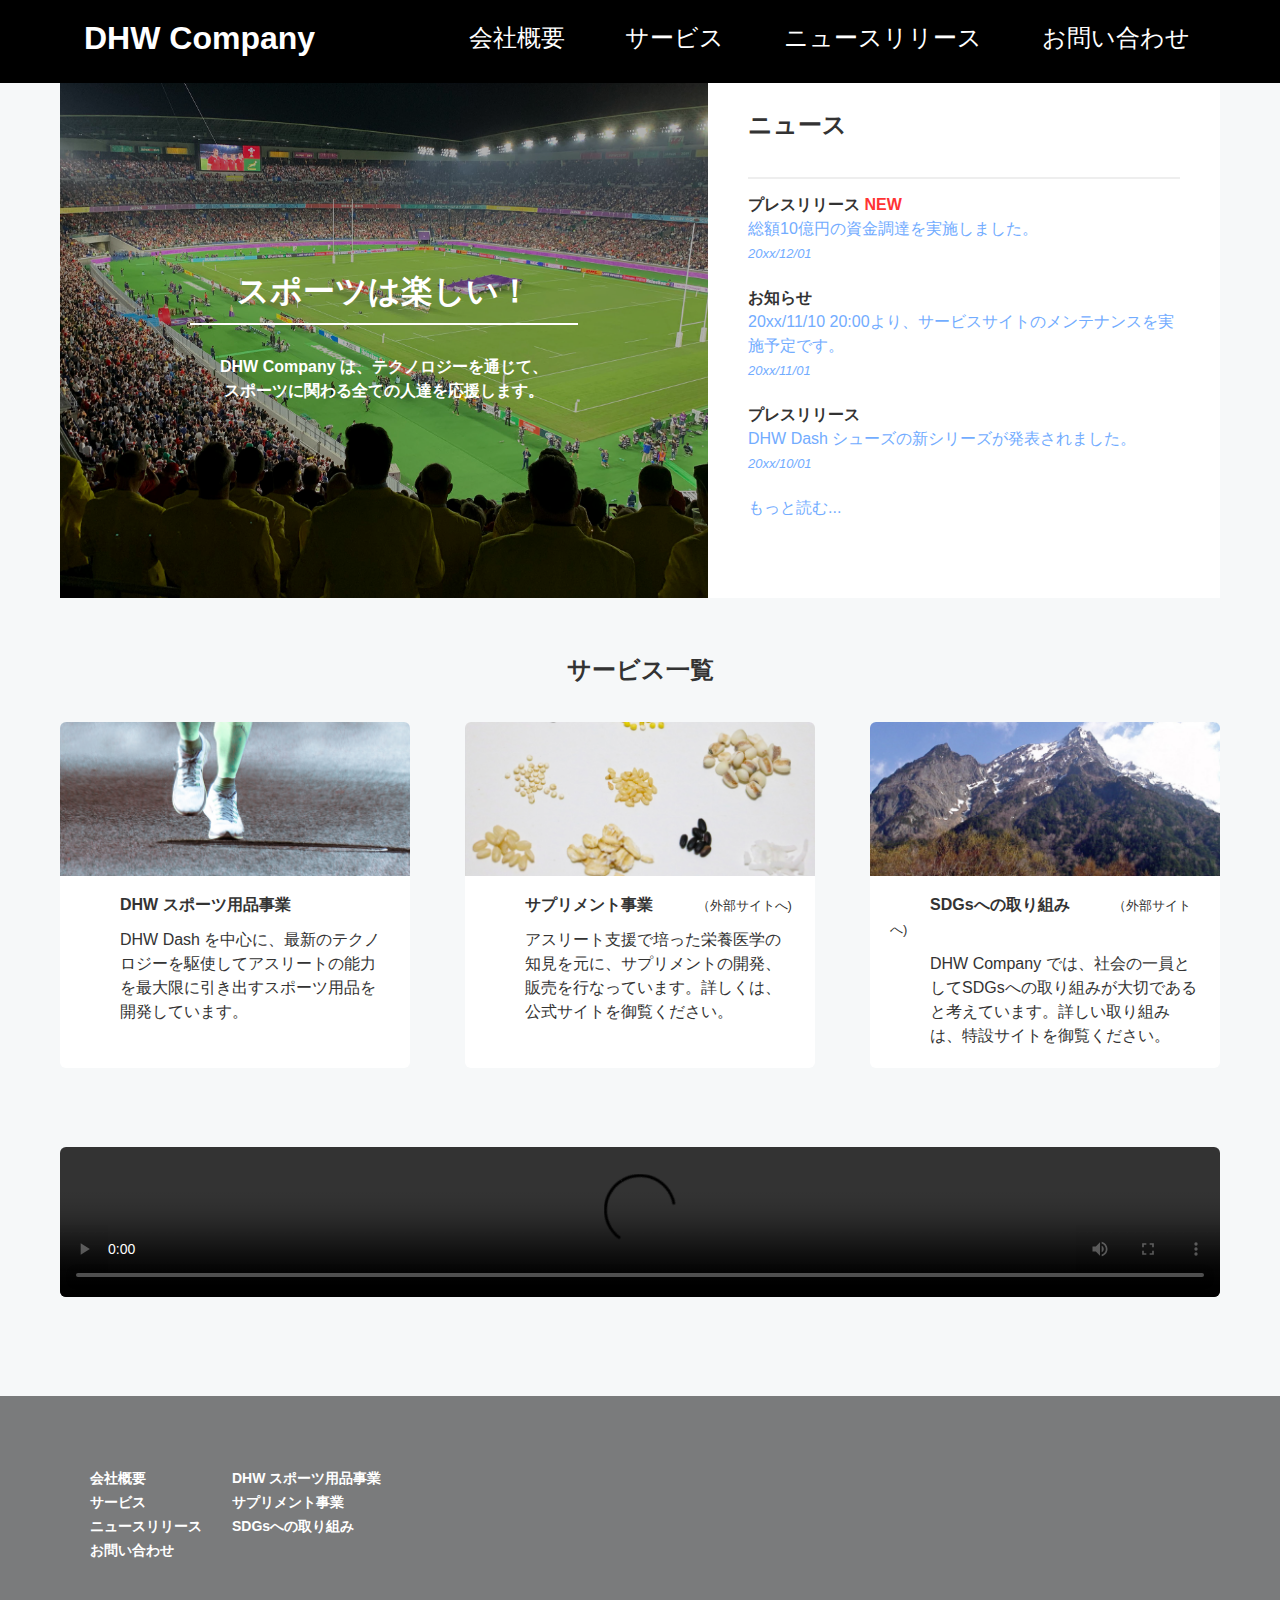
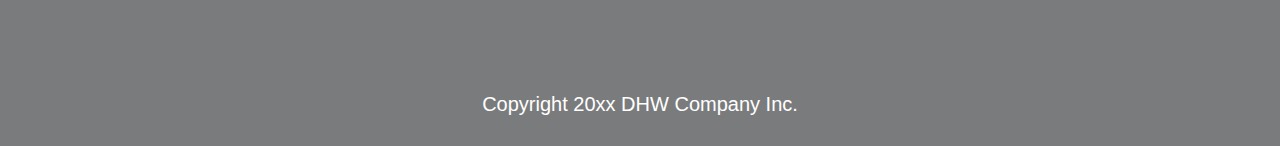
==== commit 82750206: "corporate_site" ====
--- a/assets/index.html
+++ b/assets/index.html
@@ -12,76 +12,86 @@
 <body>
 
 <header class="header">
-  <h1 class="header-title">DHW Company</h1><!-- /.header-title -->
-  <nav class="header_nav">
-    <li class="header_nav_list"><a href="">会社概要</a></li><!-- /.header_nav_list -->
-    <li class="header_nav_list"><a href="">サービス</a></li><!-- /.header_nav_list -->
-    <li class="header_nav_list"><a href="">ニュースリリース</a></li><!-- /.header_nav_list -->
-    <li class="header_nav_list"><a href="">お問い合わせ</a></li><!-- /.header_nav_list -->
-  </nav><!-- /.header_nav -->
+  <div class="header-content-wrapper">
+    <h1 class="header-title">DHW Company</h1><!-- /.header-title -->
+    <nav class="header_nav">
+      <ul>
+        <li class="header_nav_list"><a href="">会社概要</a></li><!-- /.header_nav_list -->
+        <li class="header_nav_list"><a href="">サービス</a></li><!-- /.header_nav_list -->
+        <li class="header_nav_list"><a href="">ニュースリリース</a></li><!-- /.header_nav_list -->
+        <li class="header_nav_list"><a href="">お問い合わせ</a></li><!-- /.header_nav_list -->
+      </ul>
+    </nav><!-- /.header_nav -->
+  </div><!-- /.header-content-wrapper -->
 </header><!-- /.header -->
 
 <main class="main">
-  <section class="section-top">
-    <div class="section-top__image">
-      <div class="section-top__image_filter">
-        <div class="section-top__image_message">
-          <h2>スポーツは楽しい！</h2>
-          <p>DHW Company は、テクノロジーを通じて、<br>
-          スポーツに関わる全ての人達を応援します。</p>
-        </div><!-- /.section-top__image_message -->
-      </div><!-- /.section-top__image_filter -->
-    </div>
-  </section>
+  <div class="top-wrapper">
 
-  <section class="section-news">
-    <h2>ニュース</h2>
-    <ol>
-      <li>
-        <div class="section-news__category">プレスリリース</div>
-        <h3>総額10億円の資金調達を実施しました。</h3>
-        <time datetime="2021-12-01">20xx/12/01</time>
-      </li>
-      <li>
-        <div class="section-news__category">お知らせ</div>
-        <h3>20xx/11/10 20:00より、サービスサイトのメンテナンスを実施予定です。</h3>
-        <time datetime="2021-11-01">20xx/11/01</time>
-      </li>
-      <li>
-        <div class="section-news__category">プレスリリース</div>
-        <h3>DHW Dash シューズの新シリーズが発表されました。</h3>
-        <time datetime="2021-10-01">20xx/10/01</time>
-      </li>
-    </ol>
-    <div class="section-news__more-link"><a href="">もっと読む...</a></div>
-  </section>
+    <section class="section-top">
+      <div class="section-top__image">
+        <div class="section-top__image_filter">
+          <div class="section-top__image_message">
+            <h2>スポーツは楽しい！</h2>
+            <p>DHW Company は、テクノロジーを通じて、<br>
+            スポーツに関わる全ての人達を応援します。</p>
+          </div><!-- /.section-top__image_message -->
+        </div><!-- /.section-top__image_filter -->
+      </div>
+    </section>
+
+    <section class="section-news">
+      <h2>ニュース</h2>
+      <ol>
+        <li>
+          <div class="section-news__category new">プレスリリース</div>
+          <h3>総額10億円の資金調達を実施しました。</h3>
+          <time datetime="2021-12-01">20xx/12/01</time>
+        </li>
+        <li>
+          <div class="section-news__category">お知らせ</div>
+          <h3>20xx/11/10 20:00より、サービスサイトのメンテナンスを実施予定です。</h3>
+          <time datetime="2021-11-01">20xx/11/01</time>
+        </li>
+        <li>
+          <div class="section-news__category">プレスリリース</div>
+          <h3>DHW Dash シューズの新シリーズが発表されました。</h3>
+          <time datetime="2021-10-01">20xx/10/01</time>
+        </li>
+      </ol>
+      <div class="section-news__more-link"><a href="">もっと読む...</a></div>
+    </section>
+  </div><!-- /.top-wrapper -->
 
   <section class="section-services">
-    <h2>サービス一覧</h2>
-      <ul>
-        <li>
-          <img class="section-services__picture" src="./images/top/thumbnail_runner.jpg" alt="DHW スポーツ用品事業">
-          <a class="section-services__title" href=""><h3>DHW スポーツ用品事業</h3>
-          </a>
-          <p class="section-services__description">DHW Dash を中心に、最新のテクノロジーを駆使してアスリートの能力を最大限に引き出すスポーツ用品を開発しています。</p>
-        </li>
-        <li>
-          <img class="section-services__picture" src="./images/top/thumbnail_ingredients.jpg" alt="サプリメント事業">
-          <a class="section-services__title" href=""><h3>サプリメント事業</h3>
-            （外部サイトへ)</a>
-          <p class="section-services__description">アスリート支援で培った栄養医学の知見を元に、サプリメントの開発、販売を行なっています。詳しくは、公式サイトを御覧ください。</p>
-        </li>
-        <li>
-          <img class="section-services__picture" src="./images/top/thumbnail_mountain.jpg" alt="SDGsへの取り組み">
-          <a class="section-services__title" href=""><h3>SDGsへの取り組み</h3>
-            （外部サイトへ)</a>
-          <p class="section-services__description">DHW Company では、社会の一員としてSDGsへの取り組みが大切であると考えています。詳しい取り組みは、特設サイトを御覧ください。</p>
-        </li>
-      </ul>
+    <div class="section_services-content-wrapper">
 
-      <div>
-        <video class="section-services__video" src="./videos/dhw_company_movie.mp4" controls></video>
-      </div>
+      <h2>サービス一覧</h2>
+        <ul>
+          <li>
+            <img class="section-services__picture" src="./images/top/thumbnail_runner.jpg" alt="DHW スポーツ用品事業">
+            <a class="section-services__title" href=""><h3>DHW スポーツ用品事業</h3>
+            </a>
+            <p class="section-services__description">DHW Dash を中心に、最新のテクノロジーを駆使してアスリートの能力を最大限に引き出すスポーツ用品を開発しています。</p>
+          </li>
+          <li>
+            <img class="section-services__picture" src="./images/top/thumbnail_ingredients.jpg" alt="サプリメント事業">
+            <a class="section-services__title" href=""><h3>サプリメント事業</h3>
+              （外部サイトへ)</a>
+            <p class="section-services__description">アスリート支援で培った栄養医学の知見を元に、サプリメントの開発、販売を行なっています。詳しくは、公式サイトを御覧ください。</p>
+          </li>
+          <li>
+            <img class="section-services__picture" src="./images/top/thumbnail_mountain.jpg" alt="SDGsへの取り組み">
+            <a class="section-services__title" href=""><h3>SDGsへの取り組み</h3>
+              （外部サイトへ)</a>
+            <p class="section-services__description">DHW Company では、社会の一員としてSDGsへの取り組みが大切であると考えています。詳しい取り組みは、特設サイトを御覧ください。</p>
+          </li>
+        </ul>
+
+        <div>
+          <video class="section-services__video" src="./videos/dhw_company_movie.mp4" controls></video>
+        </div>
+    </div><!-- /.section_services-content-wrapper -->
   </section>
 </main><!-- /.main -->
 
--- a/assets/css/common.css
+++ b/assets/css/common.css
@@ -24,10 +24,6 @@
   opacity: 0.5;
 }
 
-.none {
-  display: none;
-}
-
 *,
 *::before,
 *::after {
--- a/assets/css/top.css
+++ b/assets/css/top.css
@@ -15,6 +15,39 @@
 .header h1 a {
   color: #fff;
   text-decoration: none;
+}
+@media (min-width: 1160px) {
+  .header {
+    height: 83px;
+  }
+  .header-content-wrapper {
+    max-width: 1160px;
+    margin: 0 auto;
+    position: relative;
+  }
+  .header h1 {
+    font-size: 3.2rem;
+    padding-top: 26px;
+    position: absolute;
+    left: 0;
+    font-weight: 600;
+  }
+  .header nav {
+    display: block;
+    text-align: right;
+  }
+  .header nav ul {
+    display: flex;
+    justify-content: flex-end;
+  }
+  .header nav li a {
+    display: block;
+    padding: 26px 30px 0;
+    color: #fff;
+    text-decoration: none;
+    font-size: 2.4rem;
+    height: 83px;
+  }
 }
 .main {
   background-color: #f6f8f9;
@@ -23,7 +56,7 @@
   height: 100vh;
   background-image: url(../images/top/top_image.jpg);
   background-position: center;
-  background-size: auto 100%;
+  background-size: auto 120%;
   background-repeat: no-repeat;
 }
 .section-top__image_filter {
@@ -81,6 +114,41 @@
   text-decoration: none;
   color: #72acff;
 }
+@media (min-width: 960px) {
+  .top-wrapper {
+    display: flex;
+    max-width: 1160px;
+    margin: 0 auto;
+  }
+  .section-top {
+    flex: 6;
+    height: 515px;
+  }
+  .section-top__image {
+    height: 100%;
+  }
+  .section-top h2 {
+    width: 60%;
+  }
+  .section-news {
+    flex: 4;
+    padding: 30px 40px;
+  }
+  .section-news h2 {
+    display: block;
+    padding-bottom: 40px;
+    border-bottom: 2px solid #eee;
+    margin-bottom: 14px;
+  }
+  .section-news ol li {
+    display: block;
+    margin-bottom: 20px;
+  }
+  .section-news__category.new::after {
+    content: " NEW";
+    color: #f33;
+  }
+}
 .section-services {
   padding: 40px 0 60px;
 }
@@ -92,7 +160,7 @@
   list-style: none;
 }
 .section-services ul li {
-  max-width: 327px;
+  max-width: 350px;
   margin: 0 auto;
   background-color: #fff;
   margin-bottom: 40px;
@@ -120,9 +188,36 @@
 .section-services__description {
   padding: 0 20px 20px 20px;
 }
+
 .section-services__video {
   margin-top: 12px;
   width: 100%;
+}
+@media (min-width: 960px) {
+  .section-services {
+    padding: 60px 0 92px;
+  }
+  .section_services-content-wrapper {
+    max-width: 1160px;
+    margin: 0 auto;
+  }
+  .section-services ul {
+    display: flex;
+    margin: 0 auto 67px auto;
+    justify-content: space-between;
+  }
+  .section-services ul li {
+    margin: 0;
+  }
+  .section-services ul li :first-child {
+    margin-right: 40px;
+  }
+  .section-services ul li :last-child {
+    margin-left: 40px;
+  }
+  .section-services__video {
+    border-radius: 6px;
+  }
 }
 .footer {
   height: 350px;
@@ -141,6 +236,7 @@
   text-align: left;
   justify-content: left;
   padding: 0 30px;
+  font-size: 1.4rem;
   font-weight: 600;
 }
 .site-map__service-links {
@@ -153,3 +249,24 @@
   width: 100%;
   text-align: center;
 }
+@media (min-width: 1160px) {
+  .footer {
+    padding: 70px 0 45px;
+  }
+  .footer-content-wrapper {
+    max-width: 1160px;
+    margin: 0 auto;
+  }
+  .footer.site-map {
+    padding: 0;
+    font-weight: 400;
+  }
+  .footet.site-map li {
+    padding: 0;
+    margin: 10px;
+  }
+  .footer__copyright {
+    font-size: 2rem;
+    font-weight: 400;
+  }
+}
